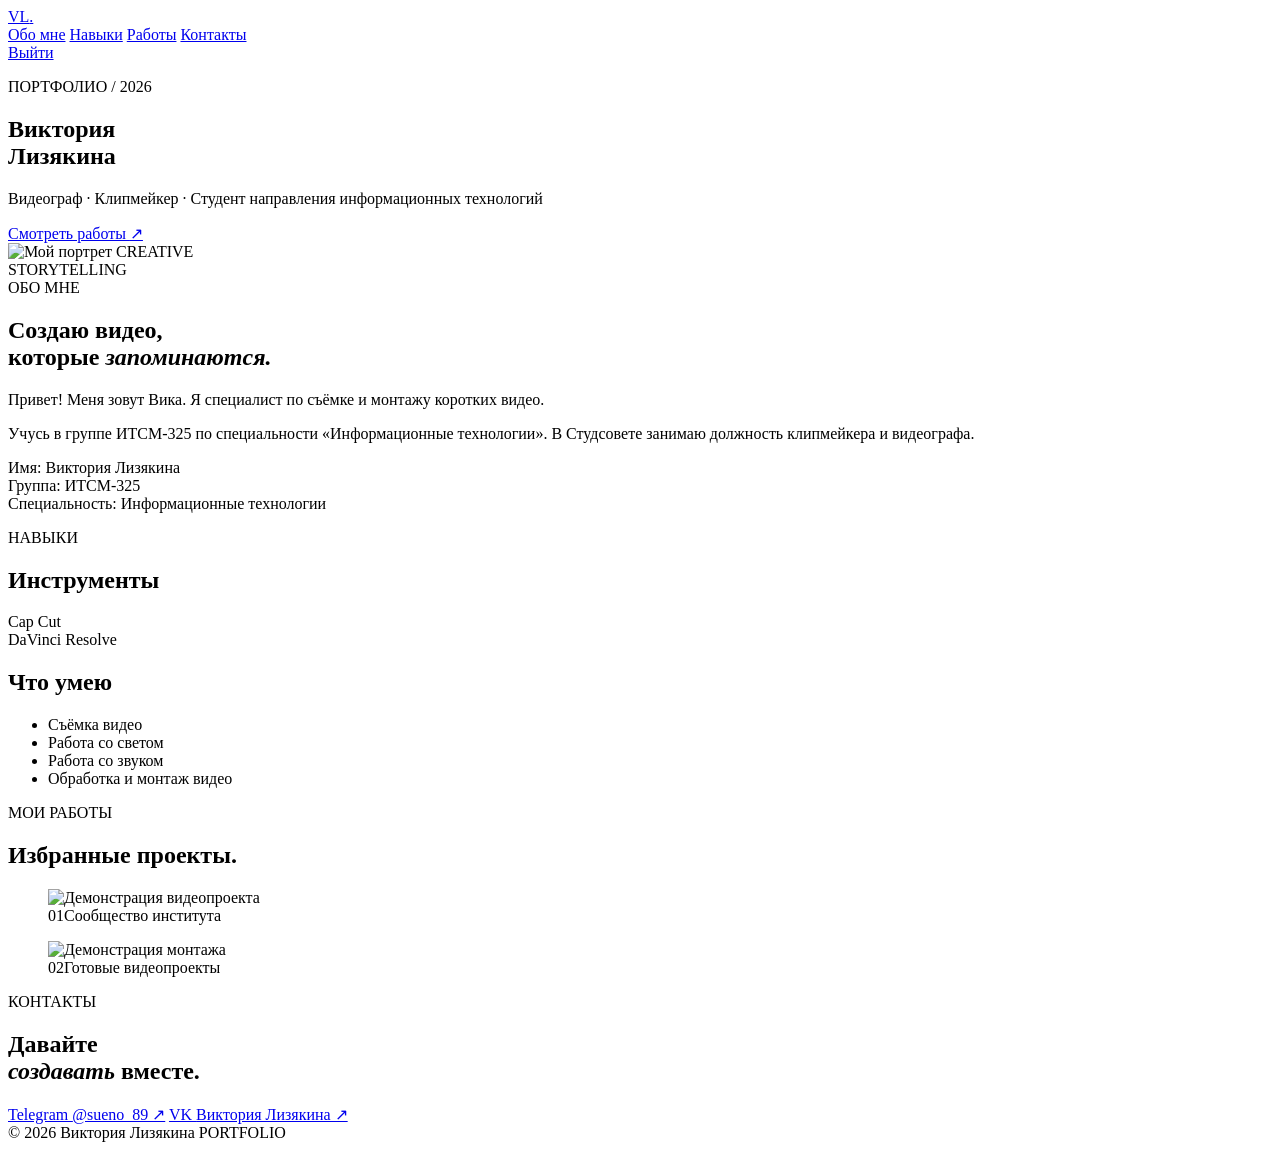
==== portfolio.html @ d5273bb2 "first commit" ====
<!DOCTYPE html>
<html lang="ru">
<head>
    <meta charset="UTF-8">
    <meta name="viewport" content="width=device-width, initial-scale=1.0">
    <title>Портфолио — Виктория Лизякина</title>
    <link rel="stylesheet" href="css/portfolio.css">
</head>
<body>
    <header class="site-header">
        <a class="brand" href="portfolio.html">VL<span>.</span></a>
        <nav>
            <a href="#about">Обо мне</a>
            <a href="#skills">Навыки</a>
            <a href="#works">Работы</a>
            <a href="#contacts">Контакты</a>
        </nav>
        <a class="header-link" href="index.html">Выйти</a>
    </header>

    <main>
        <section class="hero">
            <div class="hero-copy">
                <p class="eyebrow">ПОРТФОЛИО / 2026</p>
                <h1>Виктория<br><span>Лизякина</span></h1>
                <p class="hero-description">Видеограф · Клипмейкер · Студент направления информационных технологий</p>
                <a class="primary-link" href="#works">Смотреть работы <span>↗</span></a>
            </div>
            <div class="hero-photo">
                <img src="images/photo.png" alt="Мой портрет">
                <span class="photo-note">CREATIVE<br>STORYTELLING</span>
            </div>
        </section>

        <section class="content-section about-section" id="about">
            <div class="section-number">ОБО МНЕ</div>
            <div class="about-grid">
                <h2>Создаю видео,<br>которые <em>запоминаются.</em></h2>
                <div class="about-text">
                    <p>Привет! Меня зовут Вика. Я специалист по съёмке и монтажу коротких видео.</p>
                    <p>Учусь в группе ИТСМ-325 по специальности «Информационные технологии». В Студсовете занимаю должность клипмейкера и видеографа.</p>
                    <p class="personal-data">Имя: Виктория Лизякина<br>Группа: ИТСМ-325<br>Специальность: Информационные технологии</p>
                </div>
            </div>
        </section>

        <section class="content-section skills-section" id="skills">
            <div class="section-number">НАВЫКИ</div>
            <div class="skills-grid">
                <div>
                    <h2>Инструменты</h2>
                    <div class="software-list">
                        <div class="software-item"><img src="images/cc.png" alt=""><span>Cap Cut</span></div>
                        <div class="software-item"><img src="images/dv.png" alt=""><span>DaVinci Resolve</span></div>
                    </div>
                </div>
                <div>
                    <h2>Что умею</h2>
                    <ul class="skill-list">
                        <li>Съёмка видео</li>
                        <li>Работа со светом</li>
                        <li>Работа со звуком</li>
                        <li>Обработка и монтаж видео</li>
                    </ul>
                </div>
            </div>
        </section>

        <section class="content-section works-section" id="works">
            <div class="section-number">МОИ РАБОТЫ</div>
            <h2>Избранные проекты<span>.</span></h2>
            <div class="works-grid">
                <figure class="work-card work-one"><img src="images/1.png" alt="Демонстрация видеопроекта"><figcaption><span>01</span>Сообщество института</figcaption></figure>
                <figure class="work-card work-two"><img src="images/2.png" alt="Демонстрация монтажа"><figcaption><span>02</span>Готовые видеопроекты</figcaption></figure>
            </div>
        </section>

        <section class="contact-section" id="contacts">
            <div class="section-number">КОНТАКТЫ</div>
            <div class="contact-bottom">
                <h2>Давайте<br><em>создавать</em> вместе.</h2>
                <div class="contact-links">
                    <a href="https://t.me/sueno_89" target="_blank" rel="noopener">Telegram <span>@sueno_89 ↗</span></a>
                    <a href="https://vk.com/" target="_blank" rel="noopener">VK <span>Виктория Лизякина ↗</span></a>
                </div>
            </div>
        </section>
    </main>
    <footer>© 2026 Виктория Лизякина <span>PORTFOLIO</span></footer>
</body>
</html>
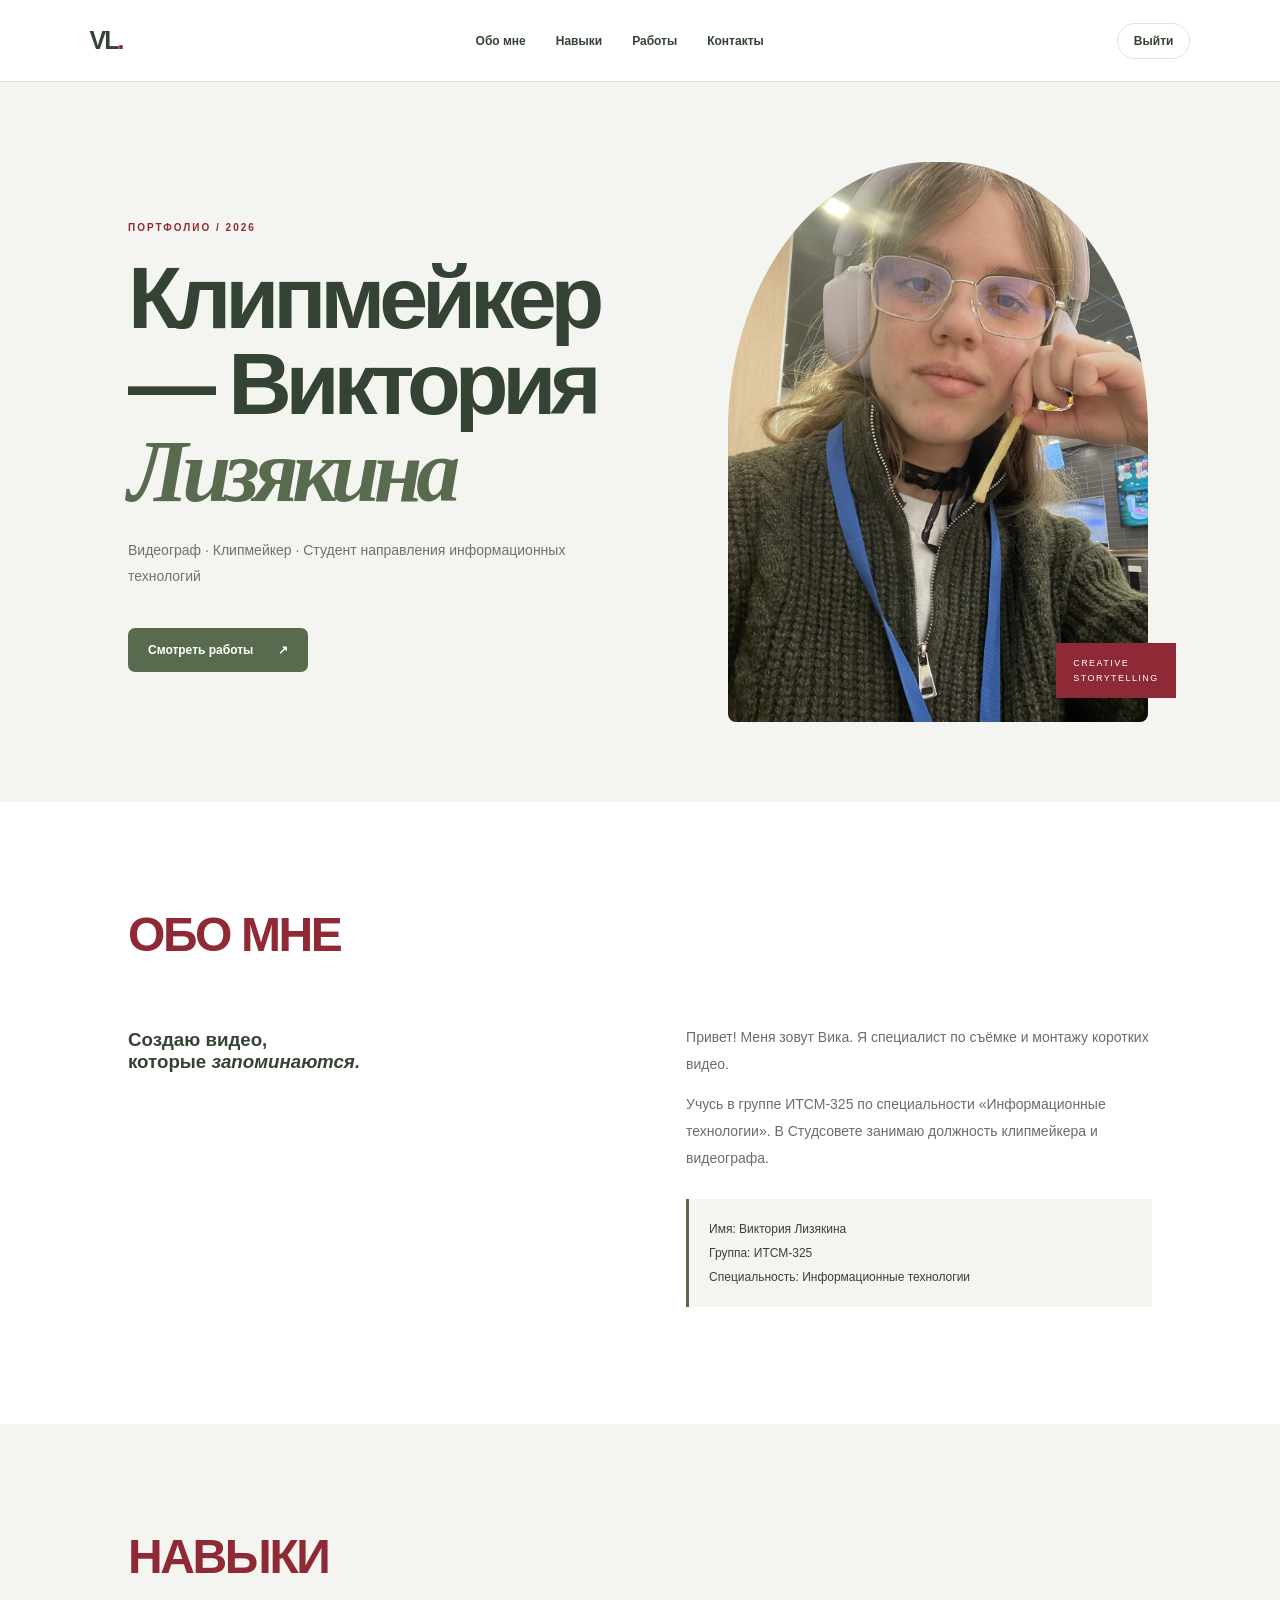
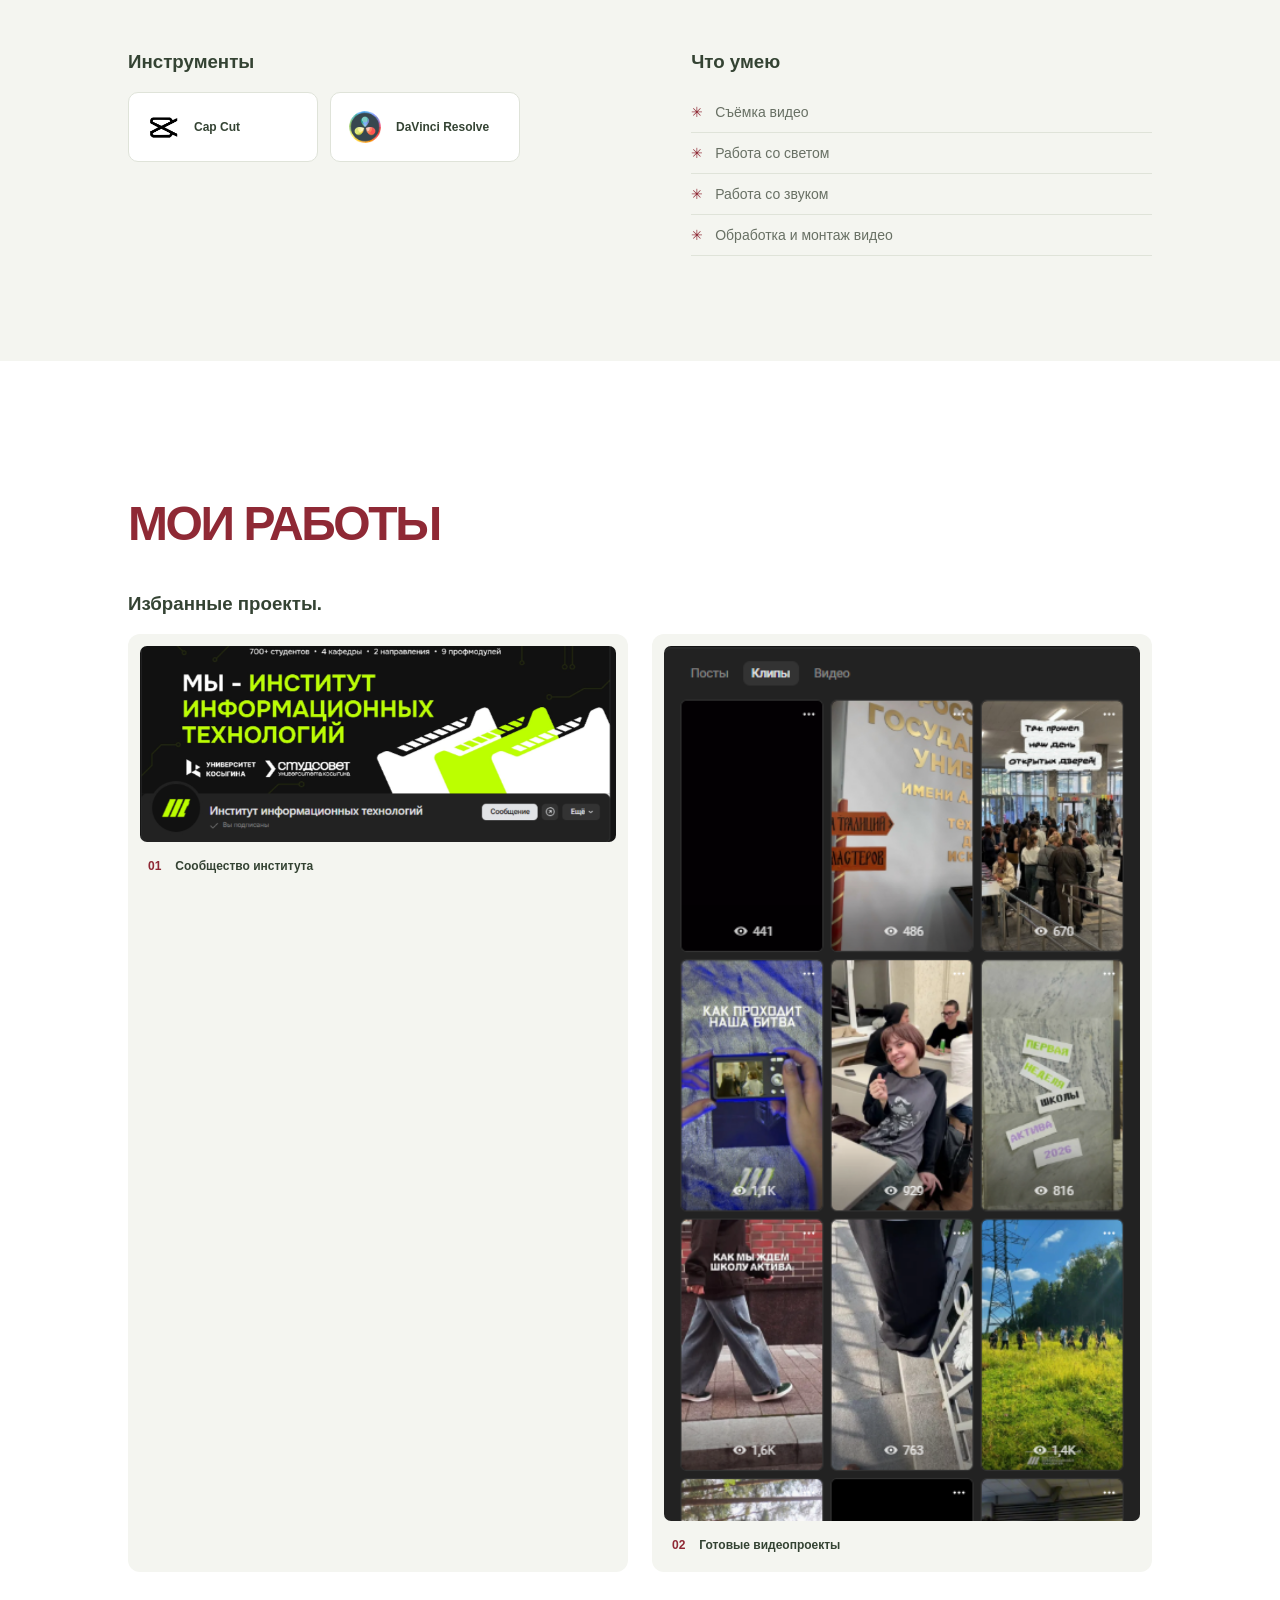
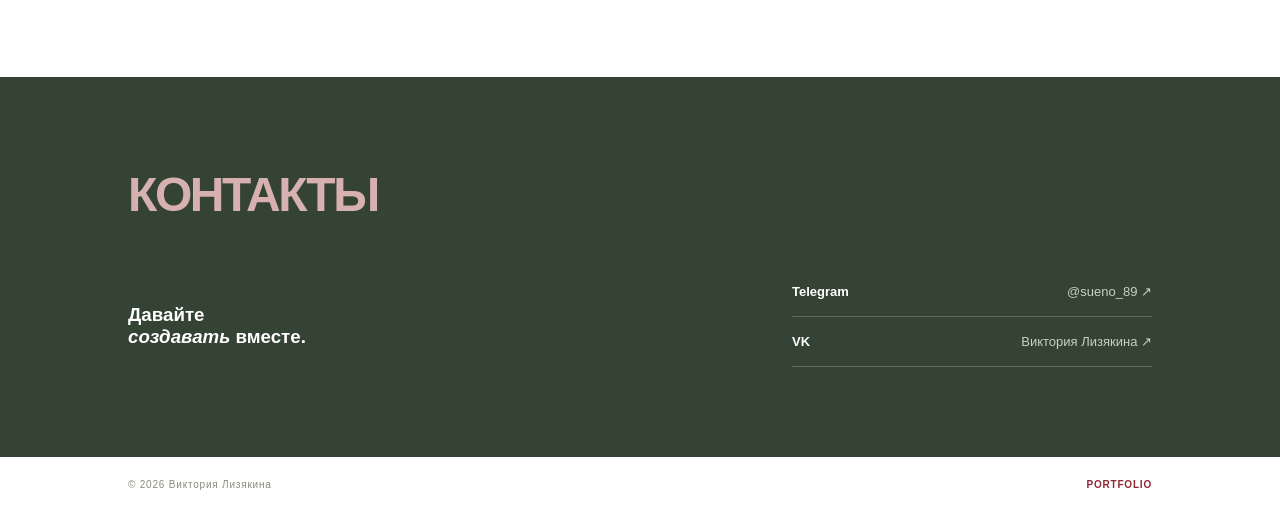
==== commit 05276b7f: "Update portfolio.html" ====
--- a/portfolio.html
+++ b/portfolio.html
@@ -2,8 +2,11 @@
 <html lang="ru">
 <head>
     <meta charset="UTF-8">
-    <meta name="viewport" content="width=device-width, initial-scale=1.0">
-    <title>Портфолио — Виктория Лизякина</title>
+    <meta name="viewport" content="width=device-width, initial-scale=1.0"
+    name="descriptoin" На мероприятие нужен видеограф или создатель коротких видео? 
+    Обращайтесь к Виктории!
+    Найдите своего контентамейкера: дизайн, клипмейкинг, копирайт.>
+    <title>Клипмейкер — Виктория Лизякина</title>
     <link rel="stylesheet" href="css/portfolio.css">
 </head>
 <body>
@@ -22,20 +25,20 @@
         <section class="hero">
             <div class="hero-copy">
                 <p class="eyebrow">ПОРТФОЛИО / 2026</p>
-                <h1>Виктория<br><span>Лизякина</span></h1>
+                <h1>Клипмейкер — Виктория<br><span>Лизякина</span></h1>
                 <p class="hero-description">Видеограф · Клипмейкер · Студент направления информационных технологий</p>
                 <a class="primary-link" href="#works">Смотреть работы <span>↗</span></a>
             </div>
             <div class="hero-photo">
-                <img src="images/photo.png" alt="Мой портрет">
+                <img src="images/photo.png" alt="Фотография в анфас создателея медиа-контента">
                 <span class="photo-note">CREATIVE<br>STORYTELLING</span>
             </div>
         </section>
 
         <section class="content-section about-section" id="about">
-            <div class="section-number">ОБО МНЕ</div>
+            <div class="section-number"><h2>ОБО МНЕ</h2></div>
             <div class="about-grid">
-                <h2>Создаю видео,<br>которые <em>запоминаются.</em></h2>
+                <h3>Создаю видео,<br>которые <em>запоминаются.</em></h3>
                 <div class="about-text">
                     <p>Привет! Меня зовут Вика. Я специалист по съёмке и монтажу коротких видео.</p>
                     <p>Учусь в группе ИТСМ-325 по специальности «Информационные технологии». В Студсовете занимаю должность клипмейкера и видеографа.</p>
@@ -45,17 +48,17 @@
         </section>
 
         <section class="content-section skills-section" id="skills">
-            <div class="section-number">НАВЫКИ</div>
+            <div class="section-number"><h2>НАВЫКИ</h2></div>
             <div class="skills-grid">
                 <div>
-                    <h2>Инструменты</h2>
+                    <h3>Инструменты</h3>
                     <div class="software-list">
-                        <div class="software-item"><img src="images/cc.png" alt=""><span>Cap Cut</span></div>
-                        <div class="software-item"><img src="images/dv.png" alt=""><span>DaVinci Resolve</span></div>
+                        <div class="software-item"><img src="images/cc.png" alt="Иконка программы монтажа 1"><span>Cap Cut</span></div>
+                        <div class="software-item"><img src="images/dv.png" alt="Иконка программы монтажа 2"><span>DaVinci Resolve</span></div>
                     </div>
                 </div>
                 <div>
-                    <h2>Что умею</h2>
+                    <h3>Что умею</h3>
                     <ul class="skill-list">
                         <li>Съёмка видео</li>
                         <li>Работа со светом</li>
@@ -67,18 +70,24 @@
         </section>
 
         <section class="content-section works-section" id="works">
-            <div class="section-number">МОИ РАБОТЫ</div>
-            <h2>Избранные проекты<span>.</span></h2>
+            <div class="section-number"><h2>МОИ РАБОТЫ</h2></div>
+            <h3>Избранные проекты<span>.</span></h3>
             <div class="works-grid">
-                <figure class="work-card work-one"><img src="images/1.png" alt="Демонстрация видеопроекта"><figcaption><span>01</span>Сообщество института</figcaption></figure>
-                <figure class="work-card work-two"><img src="images/2.png" alt="Демонстрация монтажа"><figcaption><span>02</span>Готовые видеопроекты</figcaption></figure>
+                <figure class="work-card work-one"><img src="images/1.png" 
+                    alt="Демонстрация видеопроекта 
+                    - сообщество института информационных технологий">
+                    <figcaption><span>01</span>Сообщество института</figcaption></figure>
+
+                <figure class="work-card work-two"><img src="images/2.png" 
+                    alt="Демонстрация монтажа - подборка готовых клипов, которые можно отсмотреть в сообществе">
+                    <figcaption><span>02</span>Готовые видеопроекты</figcaption></figure>
             </div>
         </section>
 
         <section class="contact-section" id="contacts">
-            <div class="section-number">КОНТАКТЫ</div>
+            <div class="section-number"><h2>КОНТАКТЫ</h2></div>
             <div class="contact-bottom">
-                <h2>Давайте<br><em>создавать</em> вместе.</h2>
+                <h3>Давайте<br><em>создавать</em> вместе.</h3>
                 <div class="contact-links">
                     <a href="https://t.me/sueno_89" target="_blank" rel="noopener">Telegram <span>@sueno_89 ↗</span></a>
                     <a href="https://vk.com/" target="_blank" rel="noopener">VK <span>Виктория Лизякина ↗</span></a>
--- a/css/portfolio.css
+++ b/css/portfolio.css
@@ -0,0 +1,87 @@
+@import url('https://fonts.googleapis.com/css2?family=Manrope:wght@400;500;600;700;800&family=Playfair+Display:ital,wght@0,600;1,600&display=swap');
+
+:root {
+    --green: #596b4f;
+    --green-dark: #344333;
+    --red: #8f2935;
+    --cream: #f4f5f0;
+    --line: #dfe3d9;
+}
+
+* { box-sizing: border-box; }
+html { scroll-behavior: smooth; }
+body { margin: 0; color: var(--green-dark); background: #fff; font-family: 'Manrope', Arial, sans-serif; }
+a { color: inherit; text-decoration: none; }
+
+.site-header {
+    height: 82px; padding: 0 7%; display: flex; align-items: center; justify-content: space-between;
+    border-bottom: 1px solid var(--line); background: #fff;
+}
+.brand { font-size: 25px; font-weight: 800; letter-spacing: -.08em; }
+.brand span, .works-section h2 span { color: var(--red); }
+nav { display: flex; gap: 30px; }
+nav a, .header-link { font-size: 12px; font-weight: 700; }
+nav a:hover, .header-link:hover { color: var(--red); }
+.header-link { padding: 10px 16px; border: 1px solid var(--line); border-radius: 30px; }
+
+.hero {
+    min-height: 610px; padding: 80px 10%; display: grid; grid-template-columns: 1.1fr .9fr;
+    align-items: center; gap: 7%; background: var(--cream);
+}
+.eyebrow, .section-number { color: var(--red); font-size: 10px; font-weight: 800; letter-spacing: .2em; }
+.hero h1 { margin: 22px 0; font-size: clamp(48px, 7vw, 88px); line-height: .98; letter-spacing: -.07em; }
+.hero h1 span { color: var(--green); font-family: 'Playfair Display', Georgia, serif; font-style: italic; font-weight: 600; }
+.hero-description { max-width: 440px; color: #6c7467; font-size: 14px; line-height: 1.9; }
+.primary-link { display: inline-flex; gap: 25px; margin-top: 24px; padding: 15px 20px; border-radius: 7px; background: var(--green); color: #fff; font-size: 12px; font-weight: 700; }
+.primary-link:hover { background: var(--green-dark); }
+.hero-photo { position: relative; max-width: 420px; justify-self: center; }
+.hero-photo img { display: block; width: 100%; border-radius: 48% 48% 8px 8px; }
+.photo-note { position: absolute; right: -28px; bottom: 24px; padding: 13px 17px; background: var(--red); color: white; font-size: 9px; line-height: 1.6; letter-spacing: .16em; }
+
+.content-section { padding: 105px 10%; }
+.about-grid { display: grid; grid-template-columns: 1fr 1fr; gap: 9%; margin-top: 48px; }
+h2 { margin: 0; font-size: clamp(30px, 4vw, 48px); line-height: 1.15; letter-spacing: -.05em; }
+h2 em, .contact-bottom h2 em { color: var(--red); font-family: 'Playfair Display', Georgia, serif; font-weight: 600; }
+.about-text { max-width: 510px; color: #687064; font-size: 14px; line-height: 1.9; }
+.personal-data { margin-top: 28px; padding: 18px 20px; border-left: 3px solid var(--green); background: var(--cream); color: var(--green-dark); font-size: 12px; line-height: 2; }
+
+.skills-section { background: var(--cream); }
+.skills-grid { display: grid; grid-template-columns: 1fr 1fr; gap: 10%; margin-top: 48px; }
+.skills-grid h2 { margin-bottom: 25px; font-size: 25px; }
+.software-list { display: flex; flex-wrap: wrap; gap: 12px; }
+.software-item { min-width: 190px; display: flex; align-items: center; gap: 12px; padding: 15px; border: 1px solid var(--line); border-radius: 10px; background: white; font-size: 12px; font-weight: 700; }
+.software-item img { width: 38px; height: 38px; }
+.skill-list { margin: 0; padding: 0; list-style: none; }
+.skill-list li { padding: 12px 0; border-bottom: 1px solid var(--line); color: #687064; font-size: 14px; }
+.skill-list li::before { content: '✳'; margin-right: 12px; color: var(--red); }
+
+.works-section h2 { margin: 30px 0 42px; }
+.works-grid { display: grid; grid-template-columns: 1fr 1fr; gap: 24px; }
+.work-card { margin: 0; padding: 12px; background: var(--cream); border-radius: 12px; }
+.work-card img { display: block; width: 100%; border-radius: 7px; }
+.work-card figcaption { padding: 17px 8px 8px; font-size: 12px; font-weight: 700; }
+.work-card figcaption span { margin-right: 14px; color: var(--red); }
+
+.contact-section { padding: 90px 10%; background: var(--green-dark); color: white; }
+.contact-section .section-number { color: #d7b1b0; }
+.contact-bottom { display: flex; justify-content: space-between; align-items: end; gap: 30px; margin-top: 45px; }
+.contact-bottom h2 { font-size: clamp(36px, 5vw, 60px); }
+.contact-bottom h2 em { color: #d8a5a5; }
+.contact-links { width: min(100%, 360px); }
+.contact-links a { display: flex; justify-content: space-between; gap: 15px; padding: 17px 0; border-bottom: 1px solid rgba(255,255,255,.2); font-size: 13px; font-weight: 700; }
+.contact-links span { color: #c8d0c1; font-weight: 400; }
+footer { display: flex; justify-content: space-between; padding: 22px 10%; color: #858b80; font-size: 10px; letter-spacing: .08em; }
+footer span { color: var(--red); font-weight: 800; }
+
+@media (max-width: 760px) {
+    .site-header { height: auto; min-height: 72px; padding: 18px 6%; flex-wrap: wrap; gap: 15px; }
+    nav { order: 3; width: 100%; justify-content: space-between; gap: 10px; }
+    nav a { font-size: 10px; }
+    .hero { grid-template-columns: 1fr; padding: 65px 8%; }
+    .hero-photo { width: min(82%, 360px); margin-top: 30px; }
+    .content-section, .contact-section { padding: 75px 8%; }
+    .about-grid, .skills-grid { grid-template-columns: 1fr; gap: 28px; }
+    .works-grid { grid-template-columns: 1fr; }
+    .contact-bottom { align-items: flex-start; flex-direction: column; }
+    footer { padding: 20px 8%; }
+}
